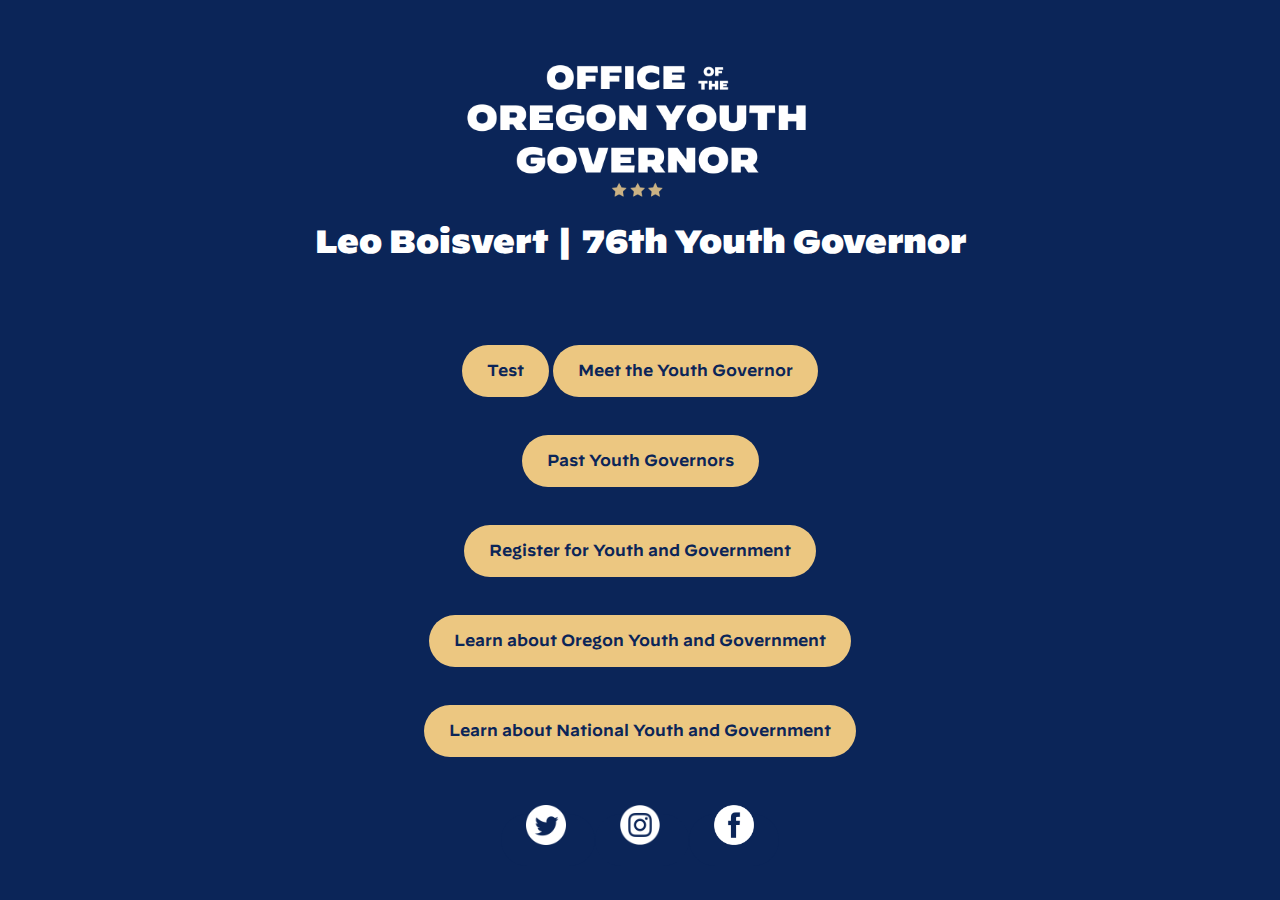
==== index.html @ 7b4b2f44 "Add files via upload" ====
<!DOCTYPE html>
<html lang="en">
<head>
    <meta charset="UTF-8">
    <title>77th Oregon Youth Governor</title>
    <link rel="icon" type="image/x-icon" href="../ORYGOVWEB/images/yag_logo.png">
    <link rel="stylesheet" href="../ORYGOVWEB/files/ORYGOV.css">
</head>
<body>
    <header>
        <img src="../ORYGOVWEB/images/YOUTH AND GOV BRANDING.png" width="350">
        <br>
        <h1> Leo Boisvert | 76th Youth Governor </h1> 
    </header>
    <a href="electionresults.html">Test</a>
<a href="../ORYGOVWEB/files/meetgov.html">Meet the Youth Governor</a>
<br>
<a href="https://oregonyouthandgovernment.wildapricot.org/resources/Documents/Past%20Youth%20Governors2020.pdf">Past Youth Governors</a>
<br>
<a href="https://oregonyouthandgovernment.wildapricot.org/">Register for Youth and Government</a>
<br>
<a href="https://www.oregonymcas.org/youth-government">Learn about Oregon Youth and Government</a>
<br>
<a href="https://www.ymcayag.org/">Learn about National Youth and Government</a>
<br>
<br>
<a href="https://twitter.com/ymcayag" style="background-color: rgb(11, 37, 88);">
        <img src="../ORYGOVWEB/images/twitter.png" width="40px">

 <a href="https://www.instagram.com/orygov/" style="background-color: rgb(11, 37, 88);">
            <img src="../ORYGOVWEB/images/instagram.png" width="40px">

<a href="https://www.facebook.com/OregonYouthandGovernment" style="background-color: rgb(11, 37, 88);">
                <img src="../ORYGOVWEB/images/facebook.png" width="40px">
    
    
</a>
</body>
</html>
---- ORYGOVWEB/files/ORYGOV.css ----
@font-face {
    font-family:UnitedUltra ;
    src: url(../fonts/Decimal-Ultra.otf);
}
@font-face {
    font-family: UnitedSemi;
    src: url(../fonts/Decimal-Semibold.otf);
}
h1 {
    font-family: UnitedUltra;
}
body {
    font-family: UnitedSemi;
    background-color: rgb(11, 37, 88);
    color: white;
    text-align: center;
}
header{
    text-align: center;
    margin: 5%;
}
.social {
    background-color: rgb(11, 37, 88);
    background:rgb(11, 37, 88) !important;
    padding: 0px !important;
}
a {
    color: rgb(11, 37, 88);
    border-color: #ecc781;
    background: #ecc781;
    border-radius: 100px;
    padding: 18px 25px 18.7px ;
    text-align: center;
    text-decoration: none;
    line-height: 90px;
}
.election {
    background-color: white;
    padding: 20px;
    margin: 5%;
}
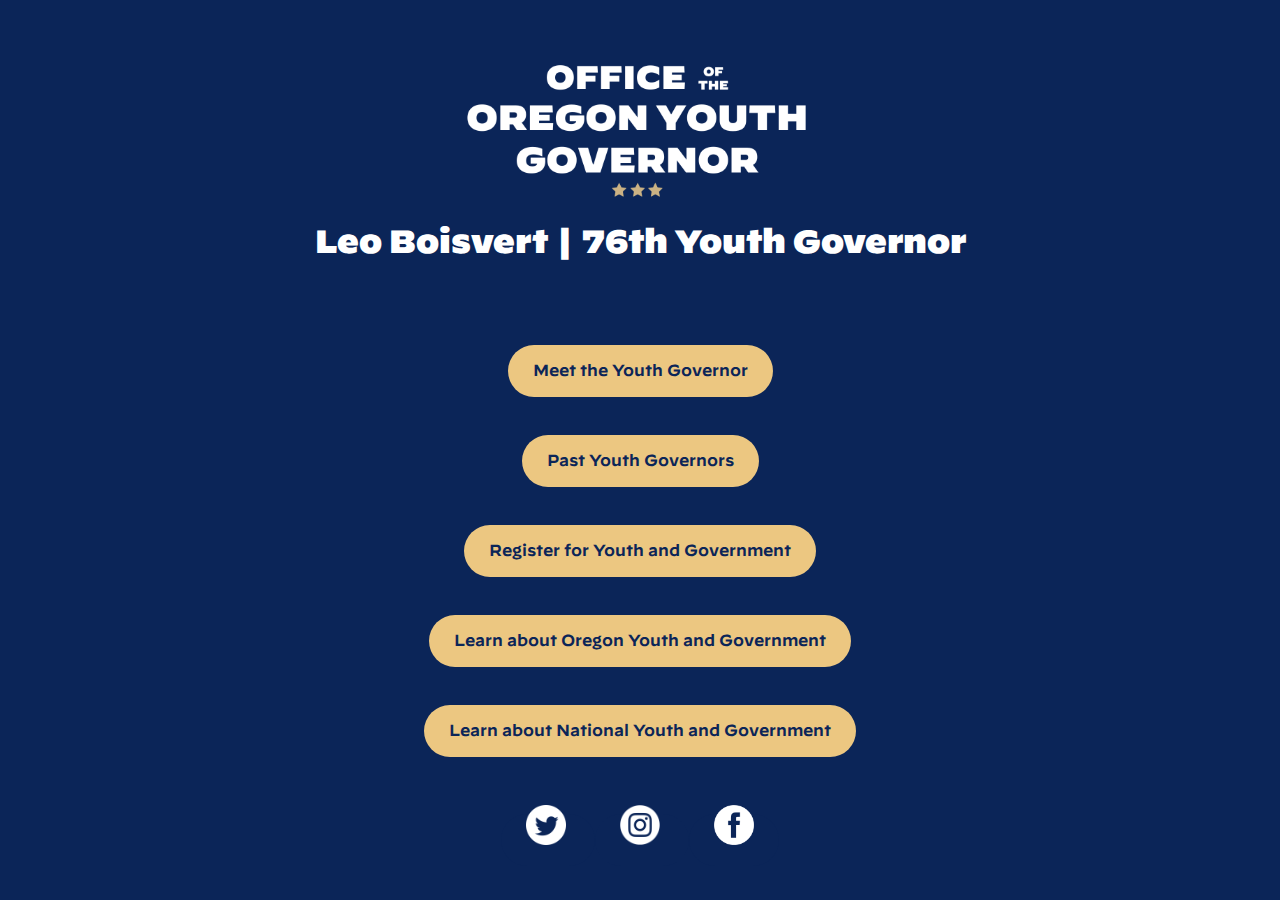
==== commit f4487d43: "Update index.html" ====
--- a/index.html
+++ b/index.html
@@ -12,7 +12,6 @@
         <br>
         <h1> Leo Boisvert | 76th Youth Governor </h1> 
     </header>
-    <a href="electionresults.html">Test</a>
 <a href="../ORYGOVWEB/files/meetgov.html">Meet the Youth Governor</a>
 <br>
 <a href="https://oregonyouthandgovernment.wildapricot.org/resources/Documents/Past%20Youth%20Governors2020.pdf">Past Youth Governors</a>
@@ -36,4 +35,4 @@
     
 </a>
 </body>
-</html>+</html>
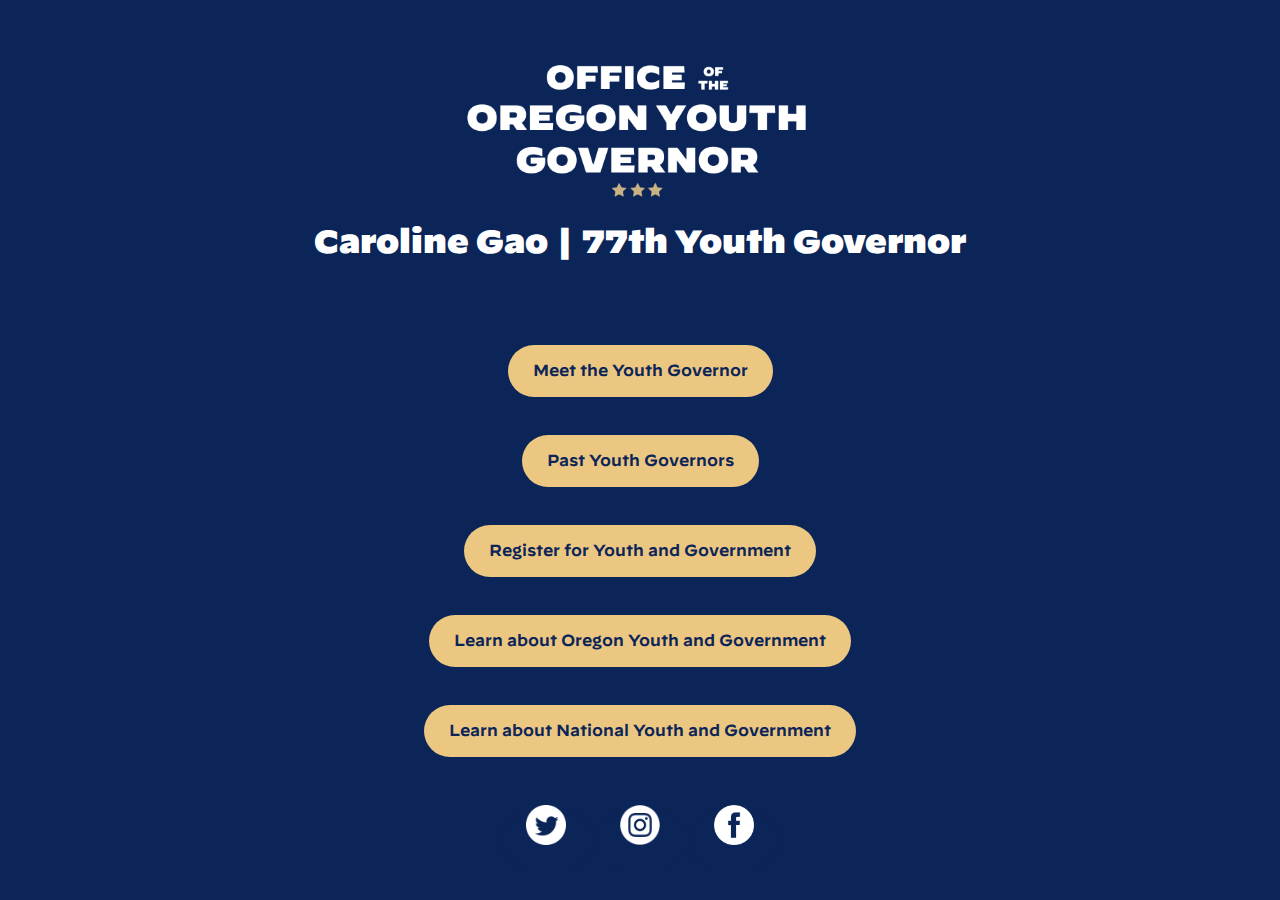
==== commit cace2eb5: "Update index.html" ====
--- a/index.html
+++ b/index.html
@@ -3,14 +3,14 @@
 <head>
     <meta charset="UTF-8">
     <title>77th Oregon Youth Governor</title>
-    <link rel="icon" type="image/x-icon" href="../ORYGOVWEB/images/yag_logo.png">
+    <link rel="shortcut icon" type="image/png" href="../ORYGOVWEB/images/yag_logo.png">
     <link rel="stylesheet" href="../ORYGOVWEB/files/ORYGOV.css">
 </head>
 <body>
     <header>
         <img src="../ORYGOVWEB/images/YOUTH AND GOV BRANDING.png" width="350">
         <br>
-        <h1> Leo Boisvert | 76th Youth Governor </h1> 
+        <h1> Caroline Gao | 77th Youth Governor </h1> 
     </header>
 <a href="../ORYGOVWEB/files/meetgov.html">Meet the Youth Governor</a>
 <br>
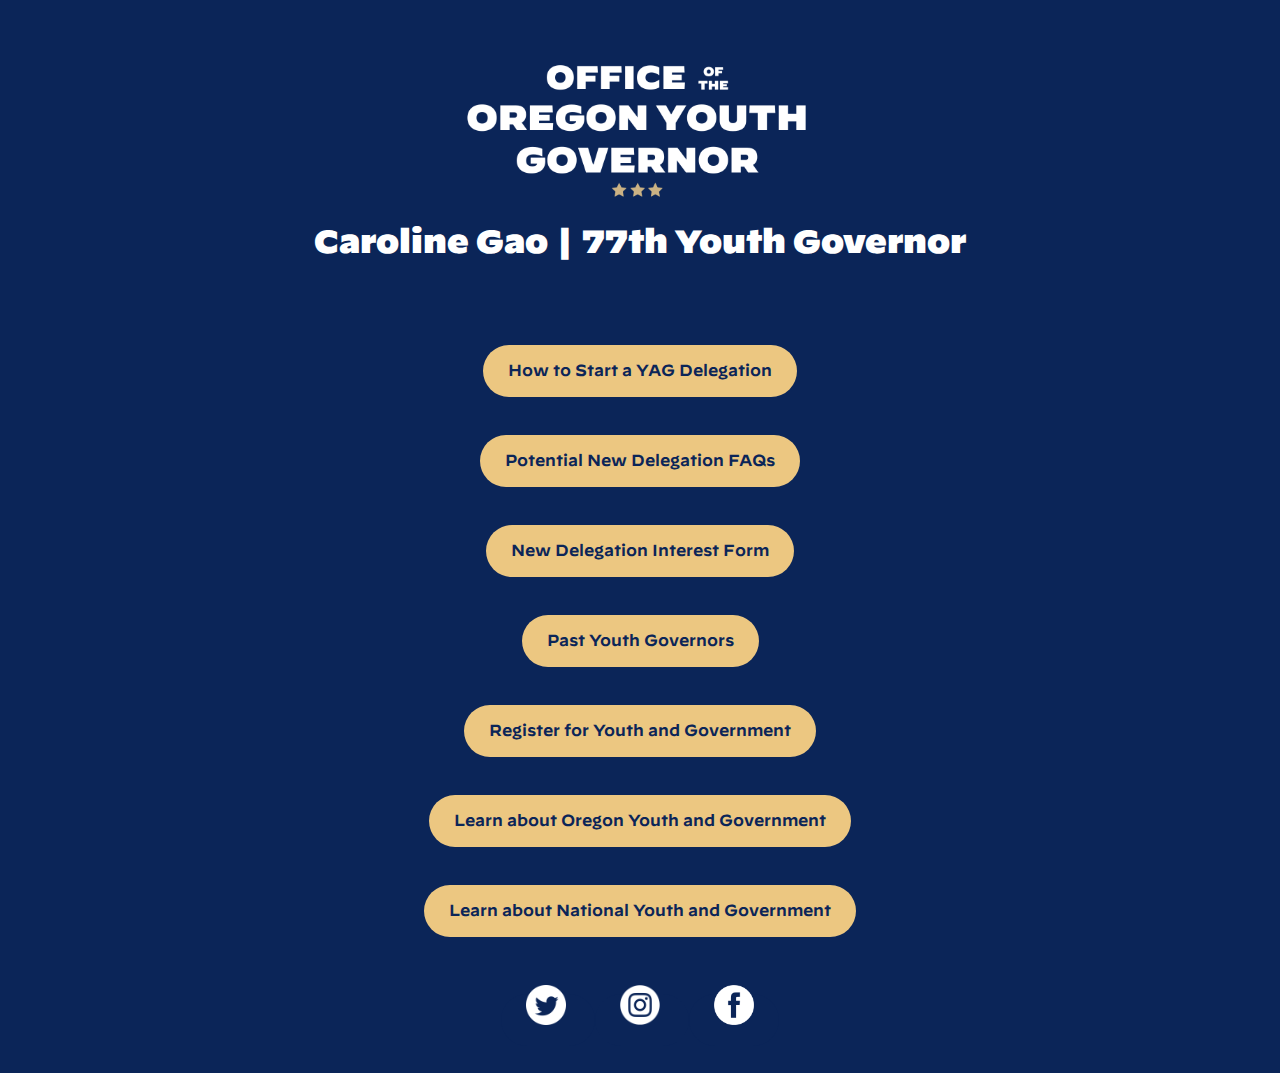
==== commit 3c57dd0f: "Update index.html" ====
--- a/index.html
+++ b/index.html
@@ -3,7 +3,7 @@
 <head>
     <meta charset="UTF-8">
     <title>77th Oregon Youth Governor</title>
-    <link rel="shortcut icon" type="image/png" href="../ORYGOVWEB/images/yag_logo.png">
+    <link rel="shortcut icon" type="image/png" href="ORYGOVWEB/images/or-flag-emoji.png">
     <link rel="stylesheet" href="../ORYGOVWEB/files/ORYGOV.css">
 </head>
 <body>
@@ -12,7 +12,11 @@
         <br>
         <h1> Caroline Gao | 77th Youth Governor </h1> 
     </header>
-<a href="../ORYGOVWEB/files/meetgov.html">Meet the Youth Governor</a>
+<a href="https://docs.google.com/document/d/1KskPCRYztJDKg-NxGCgwIYBfcs8mWVRx_-26ZnN8hxg/edit?usp=sharing">How to Start a YAG Delegation</a>
+<br>
+<a href="https://docs.google.com/document/d/1zIoI8uw89A0u9O4yhjkQrPvT4F7WZ4XYj96RJK9fiHI/edit?usp=sharing">Potential New Delegation FAQs</a>
+<br>
+<a href="https://docs.google.com/forms/d/e/1FAIpQLSfwpqWVRyEOBV_glr2vWXm4tbYQ__bo5qKyJ30TI3XvLxUs6Q/viewform">New Delegation Interest Form</a>
 <br>
 <a href="https://oregonyouthandgovernment.wildapricot.org/resources/Documents/Past%20Youth%20Governors2020.pdf">Past Youth Governors</a>
 <br>
@@ -23,7 +27,7 @@
 <a href="https://www.ymcayag.org/">Learn about National Youth and Government</a>
 <br>
 <br>
-<a href="https://twitter.com/ymcayag" style="background-color: rgb(11, 37, 88);">
+<a href="https://twitter.com/orygov" style="background-color: rgb(11, 37, 88);">
         <img src="../ORYGOVWEB/images/twitter.png" width="40px">
 
  <a href="https://www.instagram.com/orygov/" style="background-color: rgb(11, 37, 88);">
--- a/ORYGOVWEB/files/ORYGOV.css
+++ b/ORYGOVWEB/files/ORYGOV.css
@@ -5,6 +5,10 @@
 @font-face {
     font-family: UnitedSemi;
     src: url(../fonts/Decimal-Semibold.otf);
+}
+@font-face {
+    font-family: MercurySemi;
+    src: url(../fonts/Mercury-Semi.woff2);
 }
 h1 {
     font-family: UnitedUltra;
@@ -38,4 +42,24 @@
     background-color: white;
     padding: 20px;
     margin: 5%;
-}+}
+#a {
+    color: white;
+    margin-left: 20%;
+    margin-right: 20%;
+font-size: 20px;
+}
+table {
+    width: 50%;
+    margin-left: auto;
+    margin-right: auto;  
+    border-collapse: collapse;
+
+  }
+  table, th, td{
+    border: 1px solid;
+  }  
+  td {
+    font-size: 15px;
+    padding: 10px;
+}
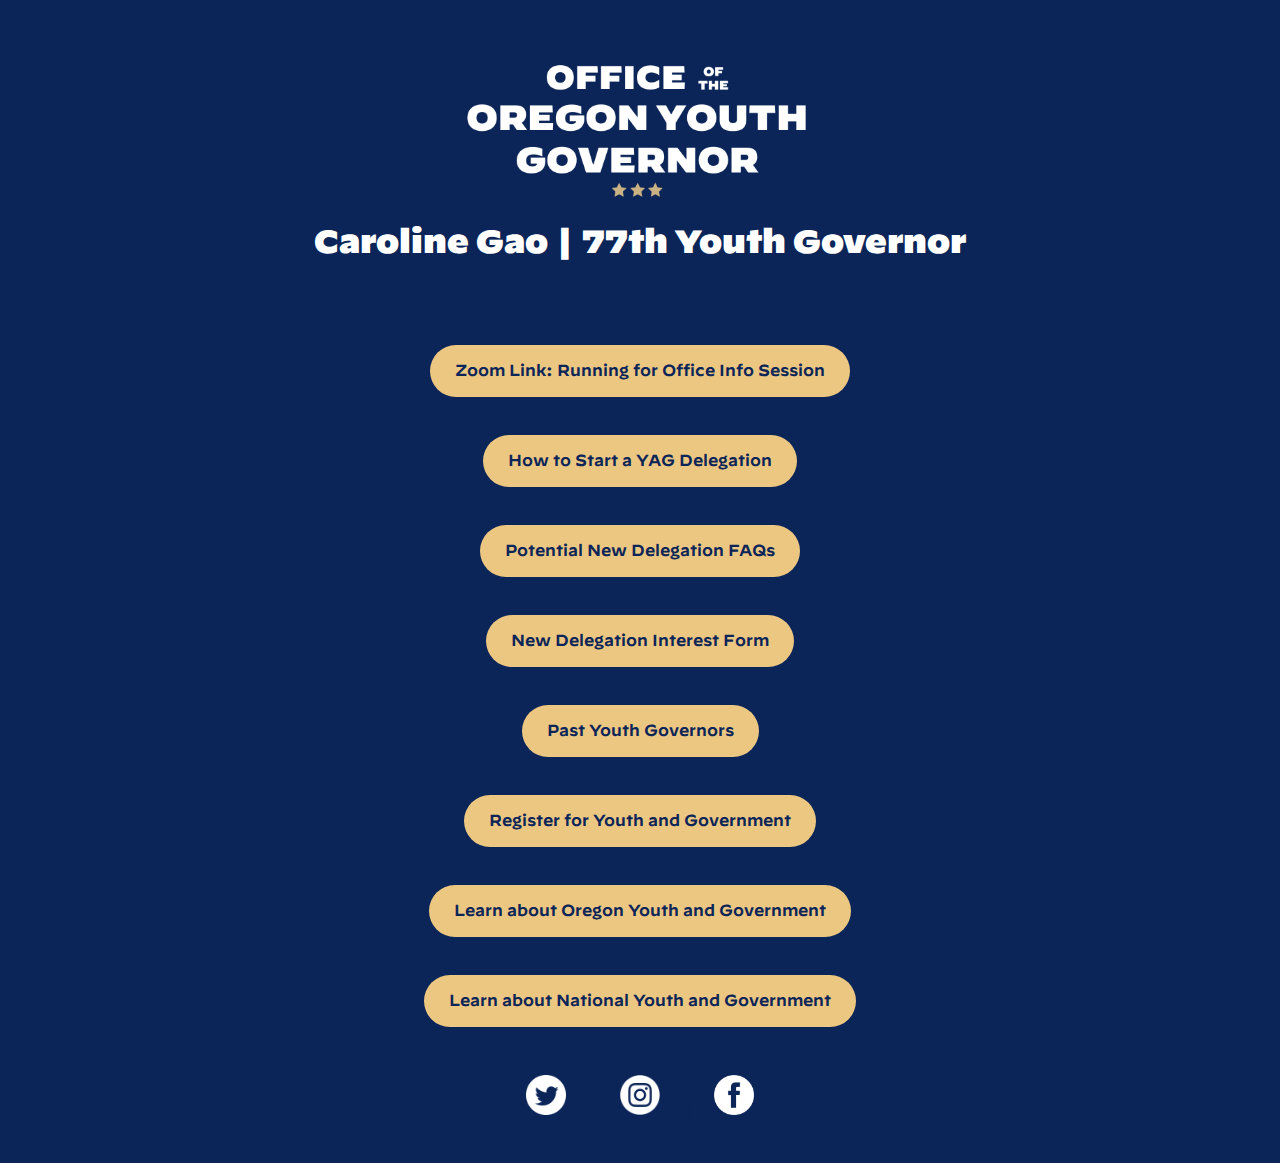
==== commit bae38dba: "Update index.html" ====
--- a/index.html
+++ b/index.html
@@ -12,6 +12,8 @@
         <br>
         <h1> Caroline Gao | 77th Youth Governor </h1> 
     </header>
+<a href="https://ymcaalliance.zoom.us/j/87159162702">Zoom Link: Running for Office Info Session</a>
+<br>
 <a href="https://docs.google.com/document/d/1KskPCRYztJDKg-NxGCgwIYBfcs8mWVRx_-26ZnN8hxg/edit?usp=sharing">How to Start a YAG Delegation</a>
 <br>
 <a href="https://docs.google.com/document/d/1zIoI8uw89A0u9O4yhjkQrPvT4F7WZ4XYj96RJK9fiHI/edit?usp=sharing">Potential New Delegation FAQs</a>
